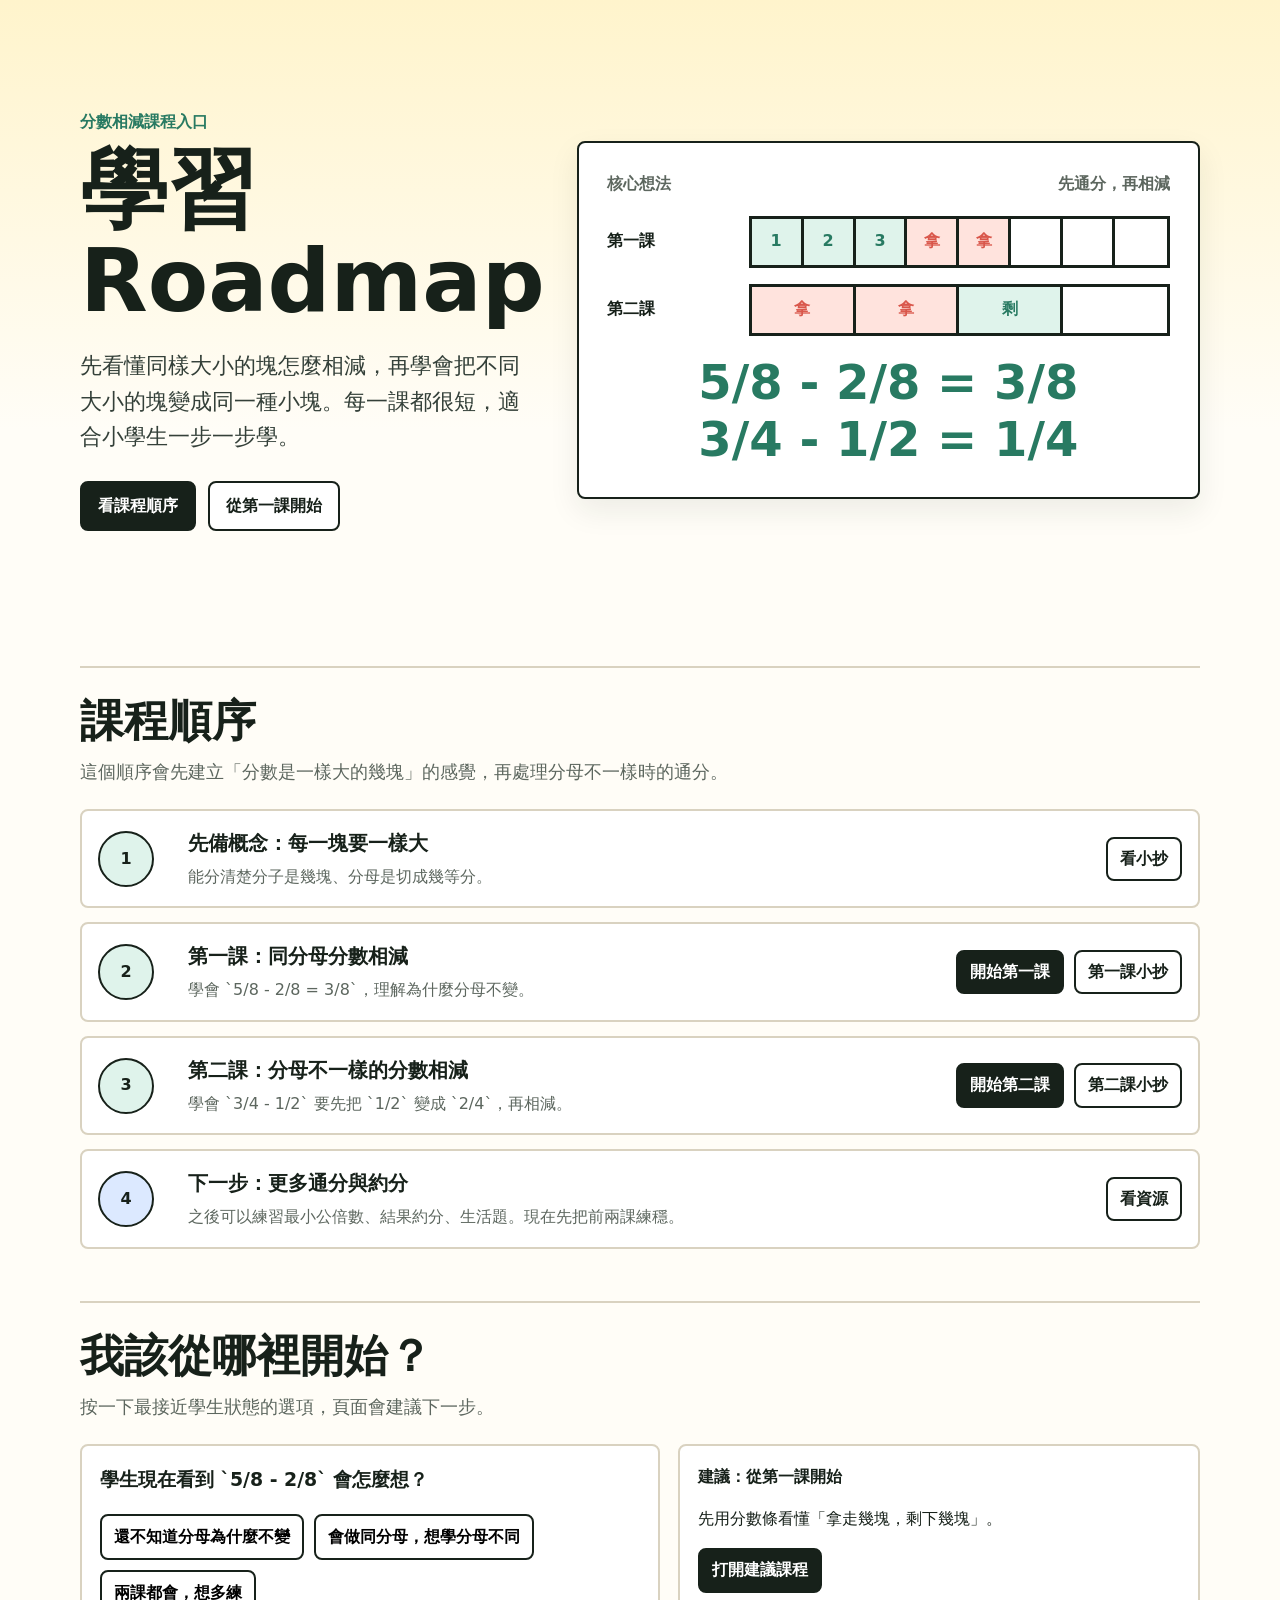
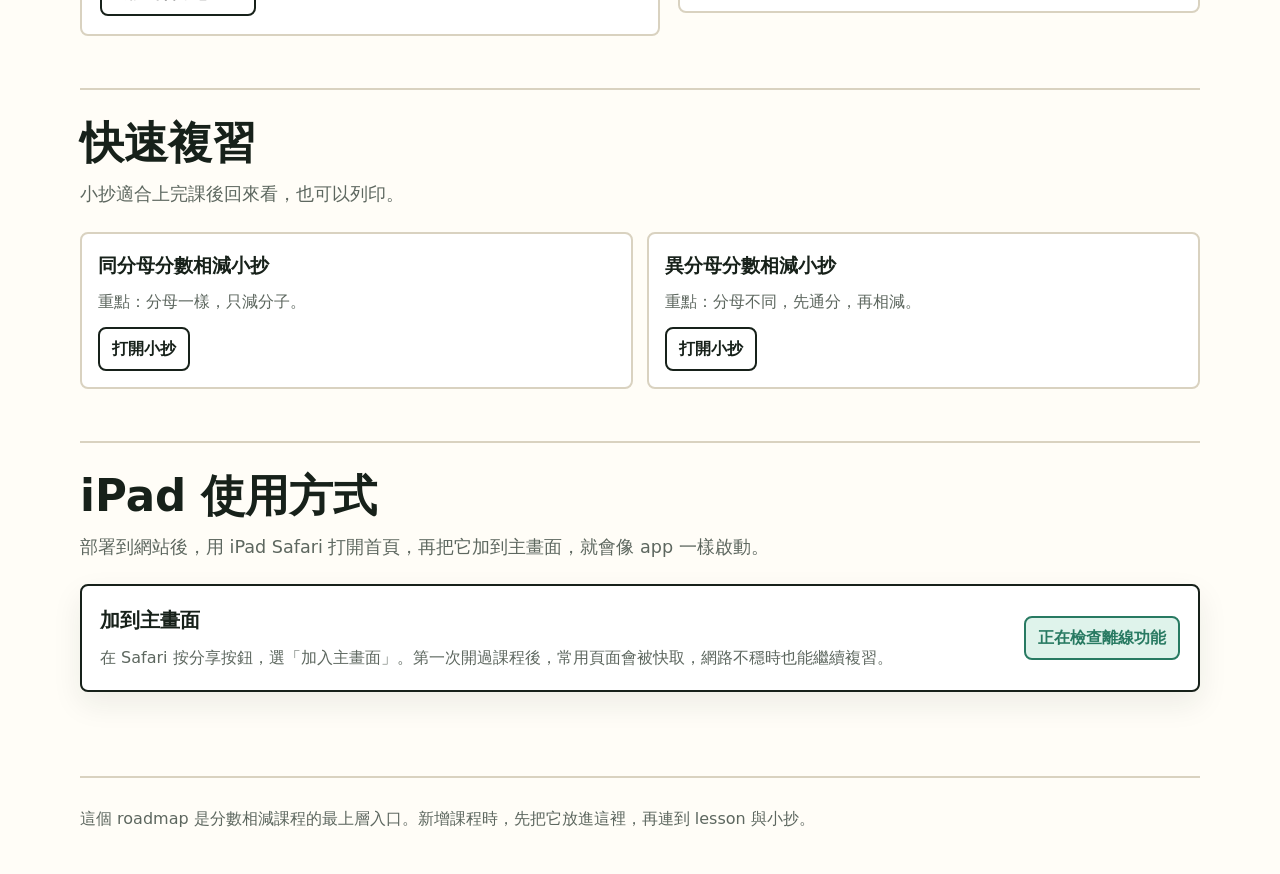
==== index.html @ ef1a919c "Build fraction subtraction PWA" ====
<!doctype html>
<html lang="zh-Hant">
<head>
  <meta charset="utf-8">
  <meta name="viewport" content="width=device-width, initial-scale=1">
  <title>分數相減學習 Roadmap</title>
  <meta name="description" content="適合 iPad 使用的小學分數相減互動課程。">
  <meta name="theme-color" content="#287a62">
  <meta name="apple-mobile-web-app-capable" content="yes">
  <meta name="apple-mobile-web-app-title" content="分數相減">
  <meta name="apple-mobile-web-app-status-bar-style" content="default">
  <link rel="manifest" href="manifest.webmanifest">
  <link rel="icon" href="assets/icons/icon-192.png">
  <link rel="apple-touch-icon" href="assets/icons/apple-touch-icon.png">
  <script src="pwa.js" defer></script>
  <style>
    :root {
      color-scheme: light;
      --paper: #fffdf7;
      --ink: #17211a;
      --muted: #5d675f;
      --line: #d9d2c0;
      --panel: #ffffff;
      --green: #287a62;
      --green-2: #dff3eb;
      --yellow: #f6c84c;
      --yellow-2: #fff4cc;
      --red: #d9564a;
      --red-2: #ffe3dd;
      --blue: #2f66b3;
      --blue-2: #dce9ff;
      --shadow: 0 12px 30px rgba(24, 32, 26, 0.08);
    }

    * { box-sizing: border-box; }

    html { scroll-behavior: smooth; }

    body {
      margin: 0;
      font-family: "PingFang TC", "Noto Sans TC", "Microsoft JhengHei", system-ui, sans-serif;
      color: var(--ink);
      background:
        linear-gradient(180deg, #fff4cc 0, var(--paper) 430px),
        var(--paper);
      line-height: 1.65;
    }

    a { color: var(--blue); }
    button { font: inherit; }

    .page {
      width: min(1120px, calc(100% - 32px));
      margin: 0 auto;
    }

    header {
      min-height: 70vh;
      display: grid;
      grid-template-columns: minmax(0, 0.85fr) minmax(320px, 1.15fr);
      align-items: center;
      gap: 36px;
      padding: 30px 0 20px;
    }

    .eyebrow {
      margin: 0 0 10px;
      color: var(--green);
      font-weight: 900;
      font-size: 1rem;
    }

    h1 {
      margin: 0;
      font-size: clamp(2.4rem, 7vw, 5.5rem);
      line-height: 1.03;
      letter-spacing: 0;
      max-width: 9ch;
    }

    .lead {
      max-width: 36rem;
      margin: 22px 0 0;
      font-size: clamp(1.08rem, 2.2vw, 1.35rem);
      color: #344039;
    }

    .hero-actions {
      display: flex;
      flex-wrap: wrap;
      gap: 12px;
      margin-top: 26px;
    }

    .button {
      border: 2px solid var(--ink);
      border-radius: 8px;
      background: var(--ink);
      color: white;
      min-height: 48px;
      padding: 10px 16px;
      font-weight: 900;
      cursor: pointer;
      text-decoration: none;
      display: inline-flex;
      align-items: center;
      justify-content: center;
    }

    .button.secondary {
      background: white;
      color: var(--ink);
    }

    .overview {
      background: white;
      border: 2px solid var(--ink);
      border-radius: 8px;
      padding: clamp(16px, 3vw, 28px);
      box-shadow: var(--shadow);
    }

    .mini-title {
      display: flex;
      justify-content: space-between;
      gap: 12px;
      align-items: baseline;
      color: var(--muted);
      font-weight: 800;
      margin-bottom: 18px;
    }

    .fraction-demo {
      display: grid;
      gap: 16px;
    }

    .demo-row {
      display: grid;
      grid-template-columns: 8rem minmax(0, 1fr);
      gap: 14px;
      align-items: center;
    }

    .demo-row p {
      margin: 0;
      font-weight: 900;
    }

    .bar {
      display: grid;
      min-height: 52px;
      border: 3px solid var(--ink);
      background: white;
      overflow: hidden;
    }

    .piece {
      border-right: 3px solid var(--ink);
      min-width: 0;
      display: grid;
      place-items: center;
      font-weight: 900;
    }

    .piece:last-child { border-right: 0; }
    .fill { background: var(--yellow); }
    .take { background: var(--red-2); color: var(--red); }
    .left { background: var(--green-2); color: var(--green); }
    .empty { background: white; color: #aaa194; }

    .equation {
      text-align: center;
      font-size: clamp(1.6rem, 5vw, 3rem);
      font-weight: 900;
      color: var(--green);
      margin-top: 18px;
      line-height: 1.2;
    }

    main {
      padding: 12px 0 56px;
    }

    section {
      margin-top: 24px;
      padding: clamp(18px, 3vw, 28px) 0;
      border-top: 2px solid var(--line);
    }

    h2 {
      font-size: clamp(1.65rem, 3.4vw, 2.8rem);
      line-height: 1.15;
      margin: 0 0 12px;
      letter-spacing: 0;
    }

    .section-lead {
      color: var(--muted);
      font-size: 1.1rem;
      max-width: 64rem;
      margin: 0 0 22px;
    }

    .roadmap {
      display: grid;
      grid-template-columns: 1fr;
      gap: 14px;
      counter-reset: lesson;
    }

    .roadmap-item {
      display: grid;
      grid-template-columns: 72px minmax(0, 1fr) auto;
      gap: 18px;
      align-items: center;
      background: var(--panel);
      border: 2px solid var(--line);
      border-radius: 8px;
      padding: 16px;
      position: relative;
    }

    .roadmap-item::before {
      counter-increment: lesson;
      content: counter(lesson);
      width: 52px;
      height: 52px;
      border: 2px solid var(--ink);
      border-radius: 50%;
      display: grid;
      place-items: center;
      font-weight: 900;
      background: var(--yellow-2);
    }

    .roadmap-item.ready::before { background: var(--green-2); }
    .roadmap-item.next::before { background: var(--blue-2); }

    .roadmap-item h3 {
      margin: 0 0 4px;
      font-size: 1.25rem;
      letter-spacing: 0;
    }

    .roadmap-item p {
      margin: 0;
      color: var(--muted);
    }

    .links {
      display: flex;
      flex-wrap: wrap;
      gap: 10px;
      justify-content: flex-end;
    }

    .text-link {
      min-height: 42px;
      border: 2px solid var(--ink);
      border-radius: 8px;
      padding: 7px 12px;
      display: inline-flex;
      align-items: center;
      color: var(--ink);
      text-decoration: none;
      font-weight: 900;
      background: white;
    }

    .text-link.primary {
      background: var(--ink);
      color: white;
    }

    .diagnostic {
      display: grid;
      grid-template-columns: minmax(0, 1fr) minmax(260px, 0.9fr);
      gap: 18px;
      align-items: start;
    }

    .question-box,
    .answer-box {
      background: white;
      border: 2px solid var(--line);
      border-radius: 8px;
      padding: 18px;
    }

    .question-box p {
      margin-top: 0;
      font-weight: 900;
      font-size: 1.18rem;
    }

    .choice-row {
      display: flex;
      flex-wrap: wrap;
      gap: 10px;
    }

    .choice {
      border: 2px solid var(--ink);
      border-radius: 8px;
      background: white;
      min-height: 46px;
      padding: 8px 12px;
      cursor: pointer;
      font-weight: 900;
    }

    .choice:hover,
    .choice:focus-visible {
      background: var(--blue-2);
      outline: 3px solid rgba(47, 102, 179, 0.25);
    }

    .answer-box strong {
      display: block;
      margin-bottom: 6px;
    }

    .reference-grid {
      display: grid;
      grid-template-columns: repeat(2, 1fr);
      gap: 14px;
    }

    .install-panel {
      display: grid;
      grid-template-columns: minmax(0, 1fr) auto;
      gap: 18px;
      align-items: center;
      background: white;
      border: 2px solid var(--ink);
      border-radius: 8px;
      padding: 18px;
      box-shadow: var(--shadow);
    }

    .install-panel h3 {
      margin: 0 0 8px;
      font-size: 1.25rem;
    }

    .install-panel p {
      margin: 0;
      color: var(--muted);
    }

    .install-status {
      display: inline-flex;
      align-items: center;
      min-height: 42px;
      border: 2px solid var(--green);
      border-radius: 8px;
      padding: 7px 12px;
      color: var(--green);
      background: var(--green-2);
      font-weight: 900;
      white-space: nowrap;
    }

    .reference {
      background: white;
      border: 2px solid var(--line);
      border-radius: 8px;
      padding: 16px;
    }

    .reference h3 {
      margin: 0 0 8px;
      font-size: 1.18rem;
    }

    .reference p {
      margin: 0 0 12px;
      color: var(--muted);
    }

    footer {
      color: var(--muted);
      padding: 28px 0 42px;
      border-top: 2px solid var(--line);
    }

    @media (max-width: 860px) {
      header,
      .diagnostic {
        grid-template-columns: 1fr;
      }

      header {
        min-height: auto;
        padding-top: 28px;
      }

      .roadmap-item {
        grid-template-columns: 56px minmax(0, 1fr);
      }

      .roadmap-item::before {
        width: 44px;
        height: 44px;
      }

      .links {
        grid-column: 2;
        justify-content: flex-start;
      }

      .reference-grid {
        grid-template-columns: 1fr;
      }

      .install-panel {
        grid-template-columns: 1fr;
      }

      .demo-row {
        grid-template-columns: 1fr;
        gap: 6px;
      }
    }

    @media (max-width: 520px) {
      .roadmap-item {
        grid-template-columns: 1fr;
      }

      .links {
        grid-column: auto;
      }

      .text-link,
      .button,
      .install-status {
        width: 100%;
      }
    }

    @media print {
      body { background: white; }
      .hero-actions,
      .diagnostic { display: none; }
      header { min-height: auto; grid-template-columns: 1fr; }
      section { break-inside: avoid; }
      a { color: inherit; text-decoration: none; }
    }
  </style>
</head>
<body>
  <div class="page">
    <header>
      <div>
        <p class="eyebrow">分數相減課程入口</p>
        <h1>學習 Roadmap</h1>
        <p class="lead">先看懂同樣大小的塊怎麼相減，再學會把不同大小的塊變成同一種小塊。每一課都很短，適合小學生一步一步學。</p>
        <div class="hero-actions">
          <a class="button" href="#roadmap">看課程順序</a>
          <a class="button secondary" href="lessons/0001-subtract-like-denominator-fractions.html">從第一課開始</a>
        </div>
      </div>

      <div class="overview" aria-label="分數相減課程總覽">
        <div class="mini-title">
          <span>核心想法</span>
          <span>先通分，再相減</span>
        </div>
        <div class="fraction-demo">
          <div class="demo-row">
            <p>第一課</p>
            <div class="bar" style="grid-template-columns: repeat(8, 1fr);" aria-label="五個八分之一拿走兩個八分之一">
              <span class="piece left">1</span><span class="piece left">2</span><span class="piece left">3</span><span class="piece take">拿</span>
              <span class="piece take">拿</span><span class="piece empty"></span><span class="piece empty"></span><span class="piece empty"></span>
            </div>
          </div>
          <div class="demo-row">
            <p>第二課</p>
            <div class="bar" style="grid-template-columns: repeat(4, 1fr);" aria-label="三個四分之一拿走一半">
              <span class="piece take">拿</span><span class="piece take">拿</span><span class="piece left">剩</span><span class="piece empty"></span>
            </div>
          </div>
        </div>
        <div class="equation">5/8 - 2/8 = 3/8<br>3/4 - 1/2 = 1/4</div>
      </div>
    </header>

    <main>
      <section id="roadmap" aria-labelledby="roadmap-title">
        <h2 id="roadmap-title">課程順序</h2>
        <p class="section-lead">這個順序會先建立「分數是一樣大的幾塊」的感覺，再處理分母不一樣時的通分。</p>

        <div class="roadmap">
          <article class="roadmap-item ready">
            <div>
              <h3>先備概念：每一塊要一樣大</h3>
              <p>能分清楚分子是幾塊、分母是切成幾等分。</p>
            </div>
            <div class="links">
              <a class="text-link" href="reference/0001-fraction-subtraction-cheat-sheet.html">看小抄</a>
            </div>
          </article>

          <article class="roadmap-item ready">
            <div>
              <h3>第一課：同分母分數相減</h3>
              <p>學會 `5/8 - 2/8 = 3/8`，理解為什麼分母不變。</p>
            </div>
            <div class="links">
              <a class="text-link primary" href="lessons/0001-subtract-like-denominator-fractions.html">開始第一課</a>
              <a class="text-link" href="reference/0001-fraction-subtraction-cheat-sheet.html">第一課小抄</a>
            </div>
          </article>

          <article class="roadmap-item ready">
            <div>
              <h3>第二課：分母不一樣的分數相減</h3>
              <p>學會 `3/4 - 1/2` 要先把 `1/2` 變成 `2/4`，再相減。</p>
            </div>
            <div class="links">
              <a class="text-link primary" href="lessons/0002-subtract-unlike-denominator-fractions.html">開始第二課</a>
              <a class="text-link" href="reference/0002-unlike-denominator-subtraction-cheat-sheet.html">第二課小抄</a>
            </div>
          </article>

          <article class="roadmap-item next">
            <div>
              <h3>下一步：更多通分與約分</h3>
              <p>之後可以練習最小公倍數、結果約分、生活題。現在先把前兩課練穩。</p>
            </div>
            <div class="links">
              <a class="text-link" href="RESOURCES.md">看資源</a>
            </div>
          </article>
        </div>
      </section>

      <section aria-labelledby="diagnostic-title">
        <h2 id="diagnostic-title">我該從哪裡開始？</h2>
        <p class="section-lead">按一下最接近學生狀態的選項，頁面會建議下一步。</p>

        <div class="diagnostic">
          <div class="question-box">
            <p>學生現在看到 `5/8 - 2/8` 會怎麼想？</p>
            <div class="choice-row">
              <button class="choice" type="button" data-result="lesson1">還不知道分母為什麼不變</button>
              <button class="choice" type="button" data-result="lesson2">會做同分母，想學分母不同</button>
              <button class="choice" type="button" data-result="practice">兩課都會，想多練</button>
            </div>
          </div>

          <div class="answer-box" aria-live="polite">
            <strong id="nextTitle">建議：從第一課開始</strong>
            <p id="nextText">先用分數條看懂「拿走幾塊，剩下幾塊」。</p>
            <a id="nextLink" class="text-link primary" href="lessons/0001-subtract-like-denominator-fractions.html">打開建議課程</a>
          </div>
        </div>
      </section>

      <section aria-labelledby="reference-title">
        <h2 id="reference-title">快速複習</h2>
        <p class="section-lead">小抄適合上完課後回來看，也可以列印。</p>

        <div class="reference-grid">
          <article class="reference">
            <h3>同分母分數相減小抄</h3>
            <p>重點：分母一樣，只減分子。</p>
            <a class="text-link" href="reference/0001-fraction-subtraction-cheat-sheet.html">打開小抄</a>
          </article>
          <article class="reference">
            <h3>異分母分數相減小抄</h3>
            <p>重點：分母不同，先通分，再相減。</p>
            <a class="text-link" href="reference/0002-unlike-denominator-subtraction-cheat-sheet.html">打開小抄</a>
          </article>
        </div>
      </section>

      <section aria-labelledby="ipad-title">
        <h2 id="ipad-title">iPad 使用方式</h2>
        <p class="section-lead">部署到網站後，用 iPad Safari 打開首頁，再把它加到主畫面，就會像 app 一樣啟動。</p>

        <div class="install-panel">
          <div>
            <h3>加到主畫面</h3>
            <p>在 Safari 按分享按鈕，選「加入主畫面」。第一次開過課程後，常用頁面會被快取，網路不穩時也能繼續複習。</p>
          </div>
          <span class="install-status" id="pwaStatus">正在檢查離線功能</span>
        </div>
      </section>
    </main>

    <footer>
      這個 roadmap 是分數相減課程的最上層入口。新增課程時，先把它放進這裡，再連到 lesson 與小抄。
    </footer>
  </div>

  <script>
    const nextTitle = document.querySelector("#nextTitle");
    const nextText = document.querySelector("#nextText");
    const nextLink = document.querySelector("#nextLink");
    const suggestions = {
      lesson1: {
        title: "建議：從第一課開始",
        text: "先用分數條看懂「拿走幾塊，剩下幾塊」。",
        href: "lessons/0001-subtract-like-denominator-fractions.html"
      },
      lesson2: {
        title: "建議：接第二課",
        text: "已經會同分母後，就可以學「先通分，再相減」。",
        href: "lessons/0002-subtract-unlike-denominator-fractions.html"
      },
      practice: {
        title: "建議：回小測驗練穩",
        text: "先重做兩課的小測驗，再進入更多通分與約分。",
        href: "lessons/0002-subtract-unlike-denominator-fractions.html#quiz-title"
      }
    };

    document.querySelectorAll("[data-result]").forEach((button) => {
      button.addEventListener("click", () => {
        const suggestion = suggestions[button.dataset.result];
        nextTitle.textContent = suggestion.title;
        nextText.textContent = suggestion.text;
        nextLink.href = suggestion.href;
      });
    });

    window.addEventListener("pwa-ready", () => {
      const status = document.querySelector("#pwaStatus");
      if (status) status.textContent = "離線功能已準備";
    });
  </script>
</body>
</html>
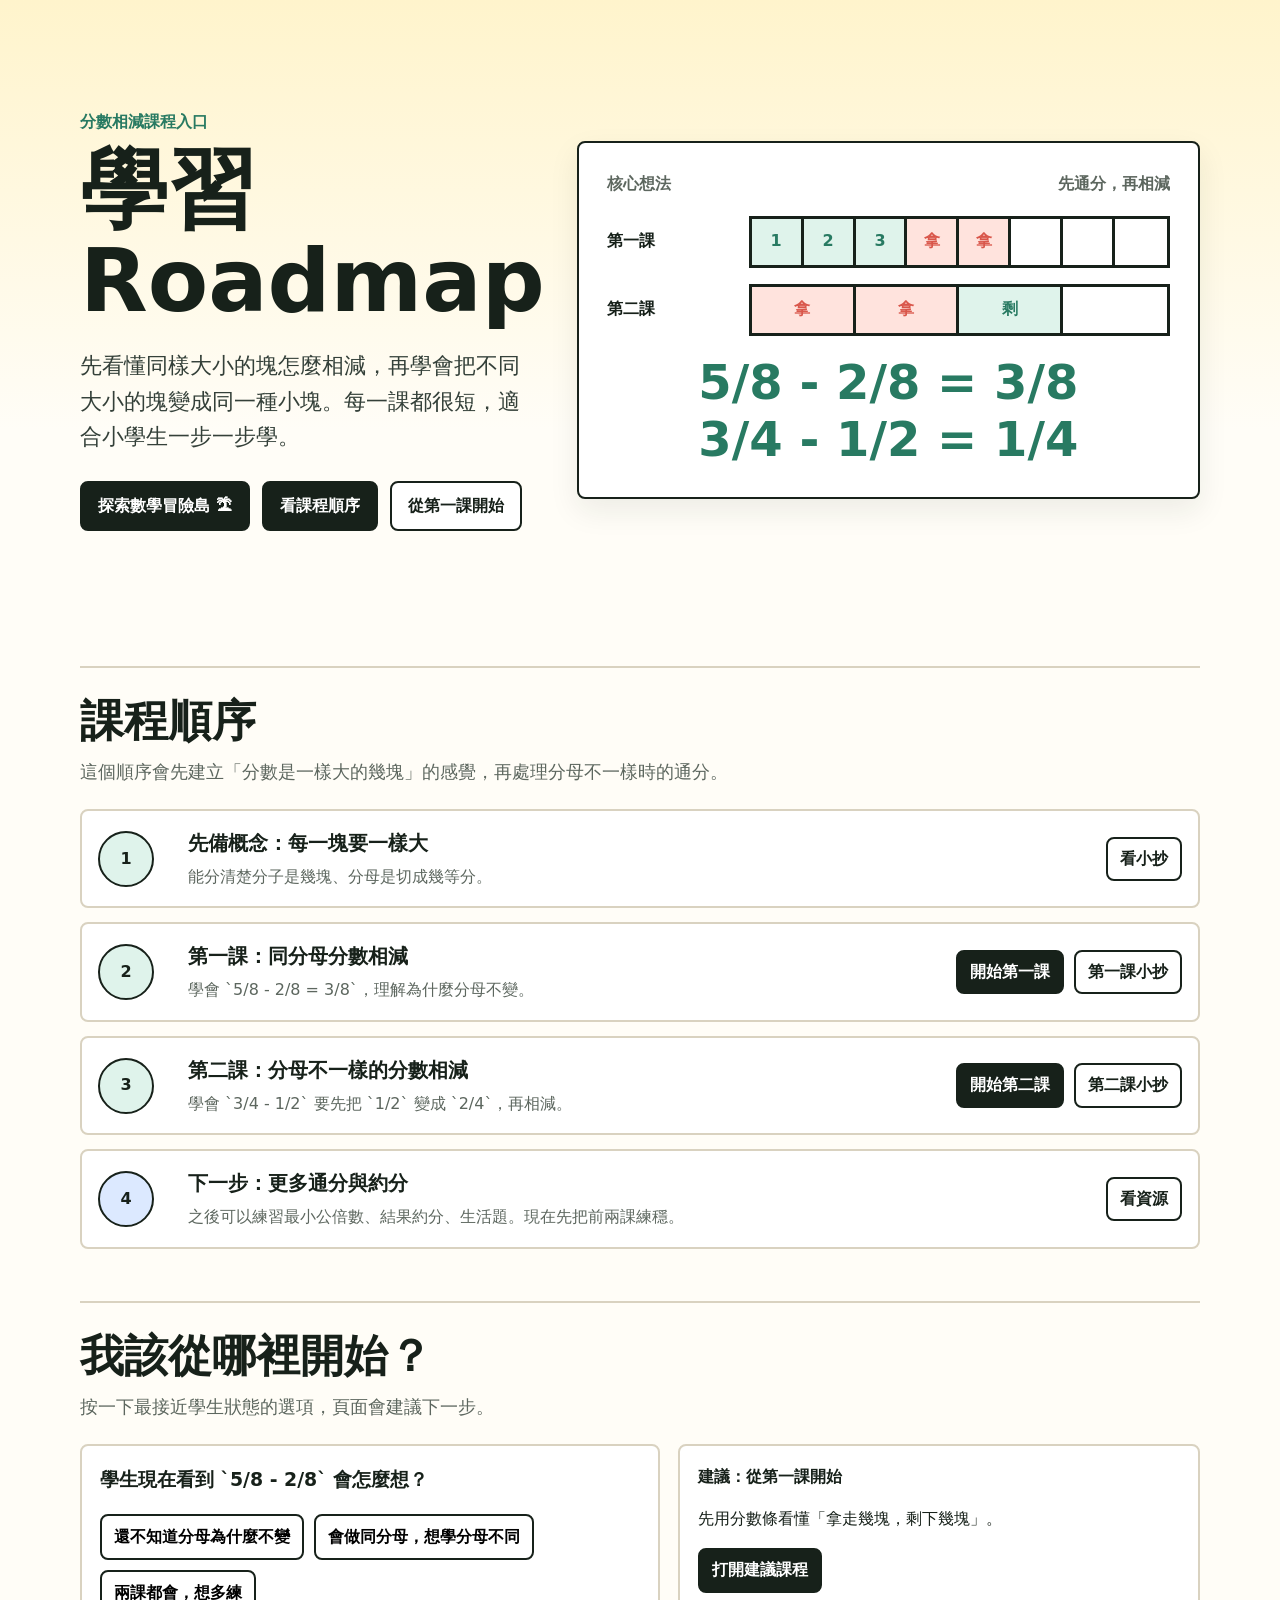
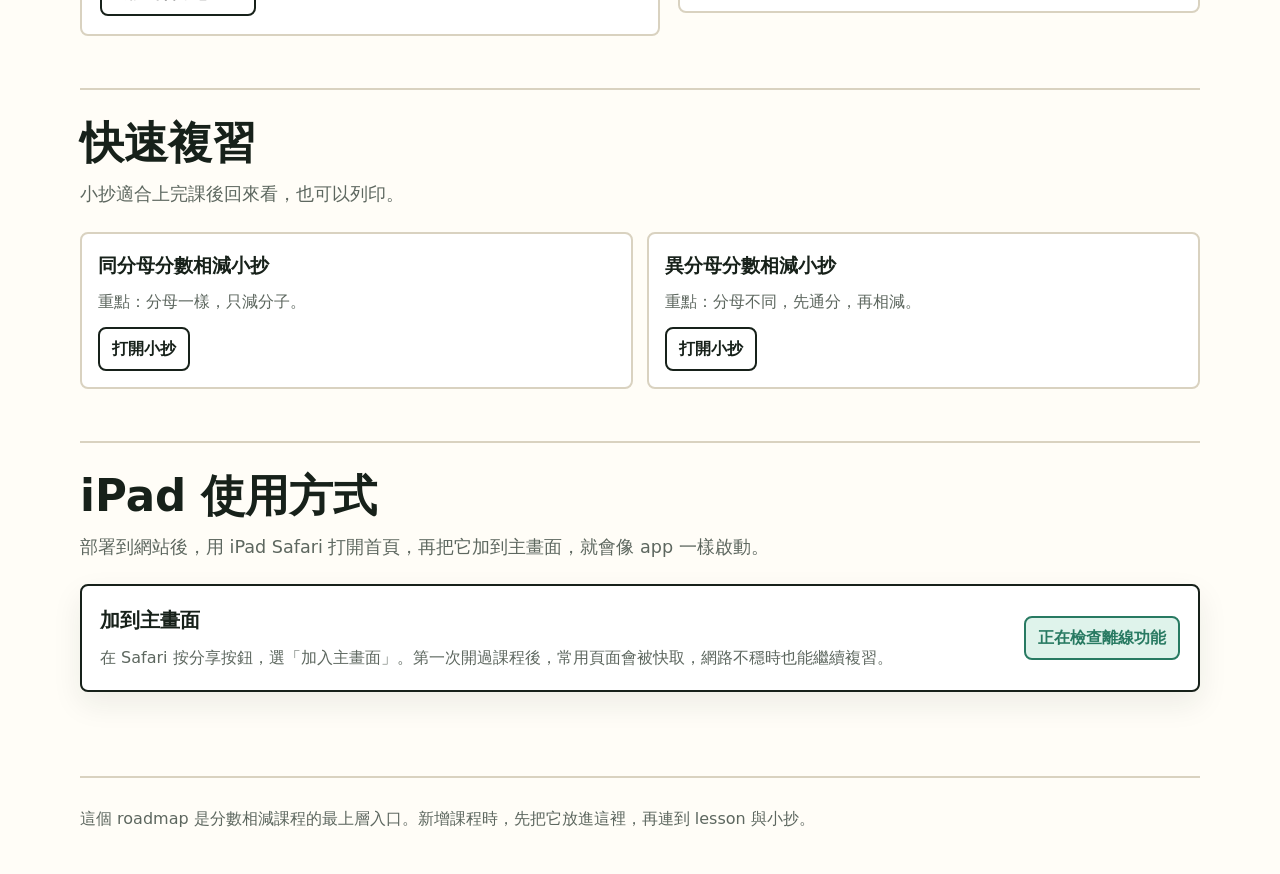
==== commit 52a06073: "feat: add interactive 3D math adventure island - Add division, place value, multiplication, and frac" ====
--- a/index.html
+++ b/index.html
@@ -458,6 +458,7 @@
         <h1>學習 Roadmap</h1>
         <p class="lead">先看懂同樣大小的塊怎麼相減，再學會把不同大小的塊變成同一種小塊。每一課都很短，適合小學生一步一步學。</p>
         <div class="hero-actions">
+          <a class="button" href="math-island/index.html">探索數學冒險島 🏝</a>
           <a class="button" href="#roadmap">看課程順序</a>
           <a class="button secondary" href="lessons/0001-subtract-like-denominator-fractions.html">從第一課開始</a>
         </div>
